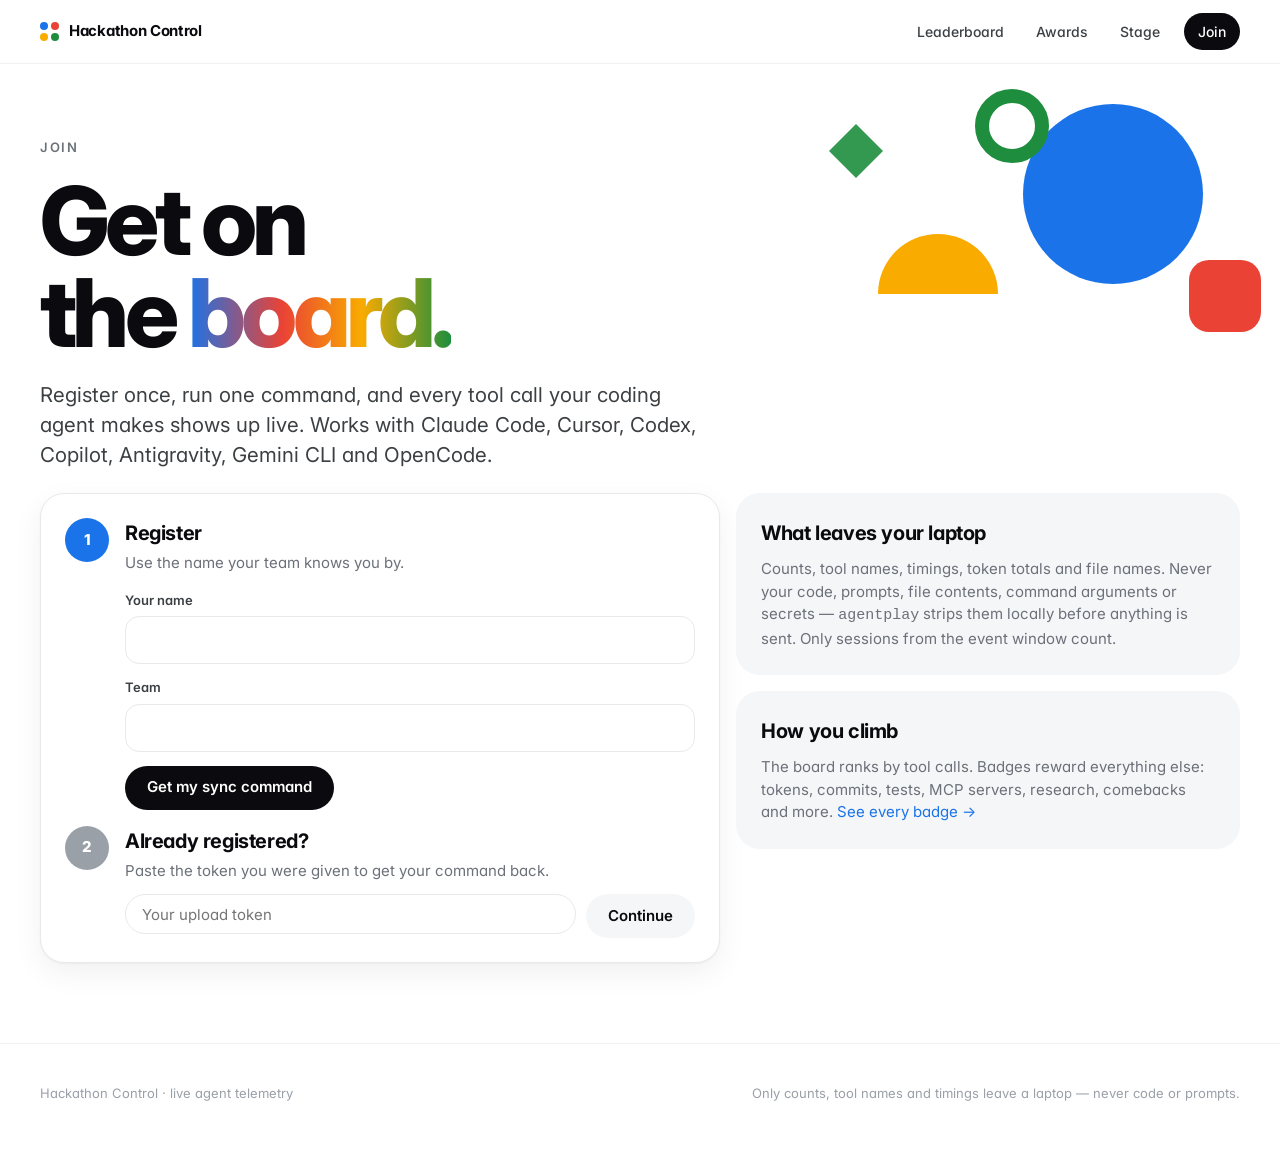
==== static/join.html @ ea0fee8c "Hackathon Control v2: white keynote-style redesign, badges, GCP deploy - Pages rebuilt on one white " ====
<!doctype html>
<html lang="en">
<head>
  <meta charset="utf-8">
  <meta name="viewport" content="width=device-width, initial-scale=1">
  <title>Join · {event}</title>
  <link rel="icon" href="/static/favicon.svg" type="image/svg+xml">
  <link rel="stylesheet" href="/static/theme.css">
</head>
<body>
  <header id="nav"></header>
  <section class="hero" style="padding-bottom:16px">
    <div id="shapes"></div>
    <div class="wrap">
      <span class="eyebrow">Join</span>
      <h1 class="display">Get on<br>the <span class="io-text">board.</span></h1>
      <p class="lede">Register once, run one command, and every tool call your coding agent makes shows up live. Works with Claude Code, Cursor, Codex, Copilot, Antigravity, Gemini CLI and OpenCode.</p>
    </div>
  </section>

  <section class="section" style="padding-top:8px">
    <div class="wrap grid-2">
      <div class="card" id="main"></div>
      <div style="display:grid;gap:16px;align-content:start">
        <div class="card soft">
          <h3 class="h3">What leaves your laptop</h3>
          <p class="muted" style="margin:10px 0 0">Counts, tool names, timings, token totals and file names. Never your code, prompts, file contents, command arguments or secrets — <code>agentplay</code> strips them locally before anything is sent. Only sessions from the event window count.</p>
        </div>
        <div class="card soft">
          <h3 class="h3">How you climb</h3>
          <p class="muted" style="margin:10px 0 0">The board ranks by tool calls. Badges reward everything else: tokens, commits, tests, MCP servers, research, comebacks and more. <a href="/awards" style="color:var(--blue)">See every badge →</a></p>
        </div>
      </div>
    </div>
  </section>

  <footer id="footer"></footer>
  <script src="/static/app.js"></script>
  <script src="/static/join.js"></script>
</body>
</html>
---- static/theme.css ----
/* Hackathon Control — shared theme. White canvas, keynote-scale type, four-colour geometry. */
@import url("https://fonts.googleapis.com/css2?family=Inter:wght@400;500;600;700;800;900&display=swap");

:root {
  --bg: #ffffff;
  --bg-soft: #f5f6f8;
  --bg-softer: #fafbfc;
  --ink: #0b0b0f;
  --ink-2: #3c4043;
  --muted: #6b7079;
  --faint: #9aa0a8;
  --line: #e8e9ed;
  --line-2: #f0f1f4;
  --blue: #1a73e8;
  --red: #ea4335;
  --yellow: #f9ab00;
  --green: #1e8e3e;
  --gold: #c9971c;
  --silver: #8d97a5;
  --bronze: #b0652a;
  --radius: 24px;
  --radius-sm: 14px;
  --shadow: 0 1px 2px rgba(15, 17, 23, .04), 0 10px 30px rgba(15, 17, 23, .06);
  --shadow-lg: 0 2px 6px rgba(15, 17, 23, .05), 0 24px 60px rgba(15, 17, 23, .10);
  --ease: cubic-bezier(.2, .8, .2, 1);
  --font: "Inter", ui-sans-serif, system-ui, -apple-system, "Segoe UI", Roboto, sans-serif;
  --mono: ui-monospace, "SF Mono", "Cascadia Code", Consolas, monospace;
  --io: linear-gradient(90deg, var(--blue) 0%, var(--red) 36%, var(--yellow) 66%, var(--green) 100%);
  color-scheme: light;
}

* { box-sizing: border-box; }
html { -webkit-text-size-adjust: 100%; }
body {
  margin: 0; background: var(--bg); color: var(--ink); font-family: var(--font);
  font-size: 15px; line-height: 1.5; -webkit-font-smoothing: antialiased; font-feature-settings: "cv11", "ss01";
}
a { color: inherit; text-decoration: none; }
button, input, select { font: inherit; color: inherit; }
.num, .tnum { font-variant-numeric: tabular-nums; }
.wrap { width: min(1200px, 100% - 32px); margin: 0 auto; }
.muted { color: var(--muted); }
.faint { color: var(--faint); }
.hidden { display: none !important; }

/* ---------- navigation ---------- */
.nav {
  position: sticky; top: 0; z-index: 50; height: 64px;
  background: rgba(255, 255, 255, .82); backdrop-filter: saturate(180%) blur(20px);
  -webkit-backdrop-filter: saturate(180%) blur(20px); border-bottom: 1px solid var(--line-2);
}
.nav .wrap { height: 100%; display: flex; align-items: center; gap: 24px; }
.brand { display: flex; align-items: center; gap: 10px; font-weight: 700; letter-spacing: -.02em; white-space: nowrap; }
.brand-mark { display: grid; grid-template-columns: 8px 8px; gap: 3px; }
.brand-mark i { width: 8px; height: 8px; border-radius: 50%; display: block; }
.brand-mark i:nth-child(1) { background: var(--blue); }
.brand-mark i:nth-child(2) { background: var(--red); }
.brand-mark i:nth-child(3) { background: var(--yellow); }
.brand-mark i:nth-child(4) { background: var(--green); }
.nav-links { display: flex; gap: 4px; margin-left: auto; align-items: center; }
.nav-links a {
  padding: 8px 14px; border-radius: 999px; color: var(--ink-2); font-weight: 500; font-size: 14px;
  transition: background .2s var(--ease), color .2s var(--ease);
}
.nav-links a:hover { background: var(--bg-soft); color: var(--ink); }
.nav-links a.active { color: var(--ink); background: var(--bg-soft); }
.nav-links a.cta { background: var(--ink); color: #fff; margin-left: 6px; }
.nav-links a.cta:hover { background: #2a2b31; }
@media (max-width: 760px) {
  .nav-links a:not(.cta):not(.active) { display: none; }
  .brand span { max-width: 40vw; overflow: hidden; text-overflow: ellipsis; }
}

/* ---------- typography ---------- */
.eyebrow {
  display: inline-flex; align-items: center; gap: 8px; font-size: 13px; font-weight: 600;
  letter-spacing: .12em; text-transform: uppercase; color: var(--muted);
}
.display {
  font-size: clamp(44px, 7.4vw, 104px); line-height: .98; letter-spacing: -.05em; font-weight: 800; margin: 16px 0 0;
}
.h2 { font-size: clamp(28px, 4vw, 48px); line-height: 1.05; letter-spacing: -.035em; font-weight: 800; margin: 0; }
.h3 { font-size: 20px; letter-spacing: -.02em; font-weight: 700; margin: 0; }
.lede { font-size: clamp(17px, 1.6vw, 21px); color: var(--ink-2); max-width: 680px; margin: 20px 0 0; line-height: 1.45; }
.io-text { background: var(--io); -webkit-background-clip: text; background-clip: text; color: transparent; }

/* ---------- hero + geometry ---------- */
.hero { position: relative; padding: 72px 0 40px; overflow: hidden; }
.hero .wrap { position: relative; z-index: 1; }
.shapes { position: absolute; inset: 0; pointer-events: none; z-index: 0; }
.shapes svg { position: absolute; }
.float-a { animation: float 9s var(--ease) infinite alternate; }
.float-b { animation: float 11s var(--ease) infinite alternate-reverse; }
.float-c { animation: spin 40s linear infinite; }
@keyframes float { from { transform: translateY(-8px) rotate(-2deg); } to { transform: translateY(10px) rotate(3deg); } }
@keyframes spin { to { transform: rotate(360deg); } }
@media (max-width: 760px) { .shapes { opacity: .35; } }

.live-dot {
  width: 8px; height: 8px; border-radius: 50%; background: var(--green); display: inline-block;
  box-shadow: 0 0 0 0 rgba(30, 142, 62, .5); animation: pulse 2s infinite;
}
.live-dot.off { background: var(--faint); animation: none; box-shadow: none; }
@keyframes pulse { 0% { box-shadow: 0 0 0 0 rgba(30, 142, 62, .45); } 70% { box-shadow: 0 0 0 8px rgba(30, 142, 62, 0); } 100% { box-shadow: 0 0 0 0 rgba(30, 142, 62, 0); } }

.chip {
  display: inline-flex; align-items: center; gap: 6px; padding: 6px 12px; border-radius: 999px;
  background: var(--bg-soft); font-size: 13px; font-weight: 600; color: var(--ink-2); white-space: nowrap;
}
.chip.dark { background: var(--ink); color: #fff; }

/* ---------- stats ---------- */
.stats { display: grid; grid-template-columns: repeat(auto-fit, minmax(160px, 1fr)); gap: 12px; margin-top: 40px; }
.stats.four { grid-template-columns: repeat(4, 1fr); }
@media (max-width: 760px) { .stats.four { grid-template-columns: repeat(2, 1fr); } }
.stat { padding: 22px 22px 20px; border-radius: var(--radius); background: var(--bg-soft); position: relative; overflow: hidden; }
.stat .label { font-size: 13px; font-weight: 600; color: var(--muted); }
.stat .value { font-size: clamp(30px, 3.6vw, 46px); font-weight: 800; letter-spacing: -.045em; line-height: 1.05; margin-top: 6px; font-variant-numeric: tabular-nums; }
.stat .bar { position: absolute; left: 0; bottom: 0; height: 4px; width: 100%; }

/* ---------- layout ---------- */
.section { padding: 48px 0; }
.section-head { display: flex; align-items: end; justify-content: space-between; gap: 16px; flex-wrap: wrap; margin-bottom: 20px; }
.grid-2 { display: grid; grid-template-columns: 1.35fr 1fr; gap: 16px; }
.grid-3 { display: grid; grid-template-columns: repeat(3, 1fr); gap: 16px; }
.grid-auto { display: grid; grid-template-columns: repeat(auto-fill, minmax(260px, 1fr)); gap: 16px; }
@media (max-width: 900px) { .grid-2, .grid-3 { grid-template-columns: 1fr; } }
.card { background: #fff; border: 1px solid var(--line); border-radius: var(--radius); box-shadow: var(--shadow); padding: 24px; min-width: 0; }
.card.soft { background: var(--bg-soft); border-color: transparent; box-shadow: none; }
.card-head { display: flex; align-items: center; justify-content: space-between; gap: 12px; margin-bottom: 16px; }
.io-border { position: relative; border: 0; }
.io-border::before {
  content: ""; position: absolute; inset: 0; border-radius: inherit; padding: 1.5px; background: var(--io);
  -webkit-mask: linear-gradient(#000 0 0) content-box, linear-gradient(#000 0 0); -webkit-mask-composite: xor;
  mask-composite: exclude; pointer-events: none;
}

/* ---------- controls ---------- */
.seg { display: inline-flex; background: var(--bg-soft); border-radius: 999px; padding: 4px; gap: 2px; }
.seg button {
  border: 0; background: transparent; padding: 8px 18px; border-radius: 999px; font-weight: 600; font-size: 14px;
  color: var(--muted); cursor: pointer; transition: all .25s var(--ease);
}
.seg button.on { background: #fff; color: var(--ink); box-shadow: 0 1px 3px rgba(0, 0, 0, .08), 0 4px 12px rgba(0, 0, 0, .05); }
.chips { display: flex; gap: 8px; flex-wrap: wrap; }
.chips button {
  border: 1px solid var(--line); background: #fff; padding: 7px 14px; border-radius: 999px; font-size: 13px;
  font-weight: 600; color: var(--ink-2); cursor: pointer; transition: all .2s var(--ease);
}
.chips button:hover { border-color: #cfd2d8; }
.chips button.on { background: var(--ink); border-color: var(--ink); color: #fff; }
.input {
  height: 40px; border-radius: 999px; border: 1px solid var(--line); background: #fff; padding: 0 16px; min-width: 0;
  outline: none; transition: border-color .2s, box-shadow .2s;
}
.input:focus { border-color: var(--blue); box-shadow: 0 0 0 4px rgba(26, 115, 232, .12); }
.field { display: grid; gap: 6px; }
.field label { font-size: 13px; font-weight: 600; color: var(--ink-2); }
.field .input { height: 48px; border-radius: 14px; font-size: 16px; }
.btn {
  display: inline-flex; align-items: center; justify-content: center; gap: 8px; height: 44px; padding: 0 22px;
  border-radius: 999px; border: 0; background: var(--ink); color: #fff; font-weight: 600; cursor: pointer;
  transition: transform .15s var(--ease), background .2s;
}
.btn:hover { background: #2a2b31; }
.btn:active { transform: scale(.98); }
.btn.light { background: var(--bg-soft); color: var(--ink); }
.btn.light:hover { background: #eceef1; }
.btn.blue { background: var(--blue); }
.btn:disabled { opacity: .5; cursor: default; }

/* ---------- podium ---------- */
.podium { display: grid; grid-template-columns: 1fr 1.15fr 1fr; gap: 16px; align-items: end; margin-bottom: 20px; }
.pod {
  border-radius: var(--radius); padding: 24px 20px; text-align: center; background: var(--bg-soft);
  position: relative; transition: transform .3s var(--ease); cursor: pointer; min-width: 0;
}
.pod:hover { transform: translateY(-4px); }
.pod .place { font-size: 13px; font-weight: 700; letter-spacing: .1em; text-transform: uppercase; }
.pod .who { font-weight: 700; font-size: 18px; letter-spacing: -.02em; margin-top: 10px; overflow: hidden; text-overflow: ellipsis; white-space: nowrap; }
.pod .team { color: var(--muted); font-size: 13px; overflow: hidden; text-overflow: ellipsis; white-space: nowrap; }
.pod .big { font-size: clamp(28px, 3.4vw, 44px); font-weight: 800; letter-spacing: -.045em; margin-top: 10px; font-variant-numeric: tabular-nums; }
.pod.p1 { padding-top: 36px; padding-bottom: 32px; background: linear-gradient(180deg, #fff7df, #fdf1c7); }
.pod.p1 .place { color: var(--gold); }
.pod.p2 { background: linear-gradient(180deg, #f6f8fb, #eceff4); }
.pod.p2 .place { color: var(--silver); }
.pod.p3 { background: linear-gradient(180deg, #fdf3ea, #f8e5d4); }
.pod.p3 .place { color: var(--bronze); }
@media (max-width: 640px) { .podium { grid-template-columns: 1fr; } .pod.p1 { order: -1; } }

/* ---------- avatar ---------- */
.avatar {
  border-radius: 50%; display: inline-grid; place-items: center; color: #fff; font-weight: 700;
  flex: none; letter-spacing: -.02em; position: relative;
}
.avatar.ring { box-shadow: 0 0 0 3px #fff, 0 0 0 5px var(--ring, var(--line)); }

/* ---------- leaderboard table ---------- */
.table-card { padding: 0; overflow: hidden; }
.lb { width: 100%; border-collapse: collapse; }
.lb th {
  text-align: left; font-size: 12px; font-weight: 600; letter-spacing: .06em; text-transform: uppercase;
  color: var(--faint); padding: 14px 16px; border-bottom: 1px solid var(--line); background: var(--bg-softer); white-space: nowrap;
}
.lb th.r, .lb td.r { text-align: right; }
.lb td { padding: 14px 16px; border-bottom: 1px solid var(--line-2); vertical-align: middle; }
.lb tr:last-child td { border-bottom: 0; }
.lb tbody tr { cursor: pointer; transition: background .15s; }
.lb tbody tr:hover { background: var(--bg-softer); }
.lb tbody tr.me { background: #f2f7ff; }
.lb .rank { font-size: 22px; font-weight: 800; letter-spacing: -.04em; width: 64px; font-variant-numeric: tabular-nums; }
.lb .who { display: flex; align-items: center; gap: 12px; min-width: 0; }
.lb .who .n { font-weight: 650; letter-spacing: -.01em; white-space: nowrap; overflow: hidden; text-overflow: ellipsis; }
.lb .who .t { font-size: 13px; color: var(--muted); white-space: nowrap; overflow: hidden; text-overflow: ellipsis; }
.lb .sorted { font-weight: 800; color: var(--ink); }
.lb .metric { font-variant-numeric: tabular-nums; color: var(--ink-2); white-space: nowrap; }
.delta { font-size: 11px; font-weight: 700; display: block; letter-spacing: 0; }
.delta.up { color: var(--green); }
.delta.down { color: var(--red); }
.badge-row { display: flex; gap: 2px; align-items: center; }
.badge-row .more { font-size: 12px; color: var(--muted); font-weight: 600; margin-left: 4px; }
@media (max-width: 860px) { .lb .hide-sm { display: none; } .lb td, .lb th { padding: 12px 10px; } }

/* ---------- split bars (team usage) ---------- */
.split { display: flex; height: 10px; border-radius: 999px; overflow: hidden; background: var(--line-2); gap: 2px; min-width: 120px; }
.split i { display: block; height: 100%; transition: flex-grow .6s var(--ease); }
.split.tall { height: 18px; border-radius: 8px; }
.legend { display: flex; flex-wrap: wrap; gap: 6px 14px; font-size: 13px; color: var(--ink-2); }
.legend span { display: inline-flex; align-items: center; gap: 6px; }
.legend i { width: 10px; height: 10px; border-radius: 3px; display: inline-block; }

/* ---------- progress ---------- */
.progress { height: 8px; border-radius: 999px; background: var(--line-2); overflow: hidden; }
.progress i { display: block; height: 100%; border-radius: inherit; transition: width .8s var(--ease); }

/* ---------- feed ---------- */
.feed { display: grid; gap: 2px; max-height: 420px; overflow: auto; }
.feed-item { display: flex; gap: 12px; align-items: center; padding: 10px 8px; border-radius: 12px; }
.feed-item:hover { background: var(--bg-softer); }
.feed-item .txt { font-size: 14px; flex: 1; min-width: 0; }
.feed-item .when { font-size: 12px; color: var(--faint); white-space: nowrap; }
.feed-icon { width: 34px; height: 34px; border-radius: 10px; display: grid; place-items: center; flex: none; }

/* ---------- bars chart ---------- */
.bars { display: flex; align-items: end; gap: 4px; height: 140px; }
.bars i { flex: 1; border-radius: 6px 6px 2px 2px; background: var(--blue); min-height: 2px; transition: height .6s var(--ease); }
.bars-x { display: flex; justify-content: space-between; font-size: 11px; color: var(--faint); margin-top: 8px; }
.hbar { display: grid; grid-template-columns: minmax(90px, 160px) 1fr auto; gap: 12px; align-items: center; font-size: 14px; padding: 6px 0; }
.hbar .track { height: 10px; border-radius: 999px; background: var(--line-2); overflow: hidden; }
.hbar .track i { display: block; height: 100%; border-radius: inherit; }
.hbar .lab { white-space: nowrap; overflow: hidden; text-overflow: ellipsis; font-weight: 600; }

/* ---------- badges ---------- */
.badge-card { text-align: center; padding: 28px 20px; display: grid; gap: 10px; justify-items: center; align-content: start; }
.badge-card .name { font-weight: 750; font-size: 18px; letter-spacing: -.02em; }
.badge-card .rule { font-size: 14px; color: var(--muted); max-width: 240px; }
.tier-pill { font-size: 11px; font-weight: 700; letter-spacing: .08em; text-transform: uppercase; padding: 3px 9px; border-radius: 999px; }
.tier-1 { background: #f8e9dc; color: var(--bronze); }
.tier-2 { background: #eef1f5; color: #6b7585; }
.tier-3 { background: #fbf0cc; color: #9a7200; }
.tier-0 { background: var(--bg-soft); color: var(--faint); }
.thresholds { display: flex; gap: 6px; flex-wrap: wrap; justify-content: center; }
.holder { display: flex; align-items: center; gap: 10px; padding: 10px 12px; border-radius: 14px; background: var(--bg-soft); width: 100%; text-align: left; }
.svg-badge { display: block; flex: none; }
.svg-badge.pop { animation: pop .7s var(--ease); }
@keyframes pop { 0% { transform: scale(.6); opacity: 0; } 60% { transform: scale(1.08); opacity: 1; } 100% { transform: scale(1); } }

/* ---------- code / commands ---------- */
.cmd {
  position: relative; background: #0f1115; color: #e8eaed; border-radius: 16px; padding: 18px 18px; padding-right: 92px;
  font-family: var(--mono); font-size: 13.5px; line-height: 1.6; overflow-x: auto; white-space: pre-wrap; word-break: break-all;
}
.cmd .copy {
  position: absolute; top: 12px; right: 12px; height: 32px; padding: 0 14px; border-radius: 999px; border: 0;
  background: rgba(255, 255, 255, .12); color: #fff; font-weight: 600; font-size: 12px; cursor: pointer; font-family: var(--font);
}
.cmd .copy:hover { background: rgba(255, 255, 255, .2); }

/* ---------- steps ---------- */
.steps { display: grid; gap: 16px; }
.step { display: grid; grid-template-columns: 44px 1fr; gap: 16px; }
.step-n { width: 44px; height: 44px; border-radius: 50%; display: grid; place-items: center; font-weight: 800; color: #fff; }

/* ---------- timeline ---------- */
.tl { display: grid; gap: 0; max-height: 460px; overflow: auto; border-top: 1px solid var(--line-2); margin-top: 12px; }
.tl-row { display: grid; grid-template-columns: 56px 14px 1fr auto; gap: 10px; align-items: center; padding: 8px 4px; border-bottom: 1px solid var(--line-2); font-size: 13.5px; }
.tl-row .k { width: 10px; height: 10px; border-radius: 50%; }
.tl-row .tool { font-weight: 650; }
.tl-row .err { color: var(--red); font-weight: 700; font-size: 11px; letter-spacing: .05em; }

/* ---------- toast ---------- */
.toasts { position: fixed; right: 20px; bottom: 20px; display: grid; gap: 10px; z-index: 100; width: min(380px, calc(100% - 40px)); }
.toast {
  background: rgba(255, 255, 255, .92); backdrop-filter: blur(16px); -webkit-backdrop-filter: blur(16px);
  border: 1px solid var(--line); border-radius: 18px; box-shadow: var(--shadow-lg); padding: 12px 14px;
  display: flex; gap: 12px; align-items: center; animation: toast-in .5s var(--ease);
}
.toast.out { animation: toast-out .4s var(--ease) forwards; }
@keyframes toast-in { from { transform: translateY(16px) scale(.97); opacity: 0; } }
@keyframes toast-out { to { transform: translateY(10px); opacity: 0; } }

.empty { padding: 48px 24px; text-align: center; color: var(--muted); }
.footer { padding: 40px 0 56px; color: var(--faint); font-size: 13px; border-top: 1px solid var(--line-2); margin-top: 32px; }
.footer .wrap { display: flex; justify-content: space-between; gap: 12px; flex-wrap: wrap; }
.reveal { animation: reveal .7s var(--ease) both; }
@keyframes reveal { from { opacity: 0; transform: translateY(14px); } }
@media (prefers-reduced-motion: reduce) {
  *, *::before, *::after { animation: none !important; transition: none !important; }
}
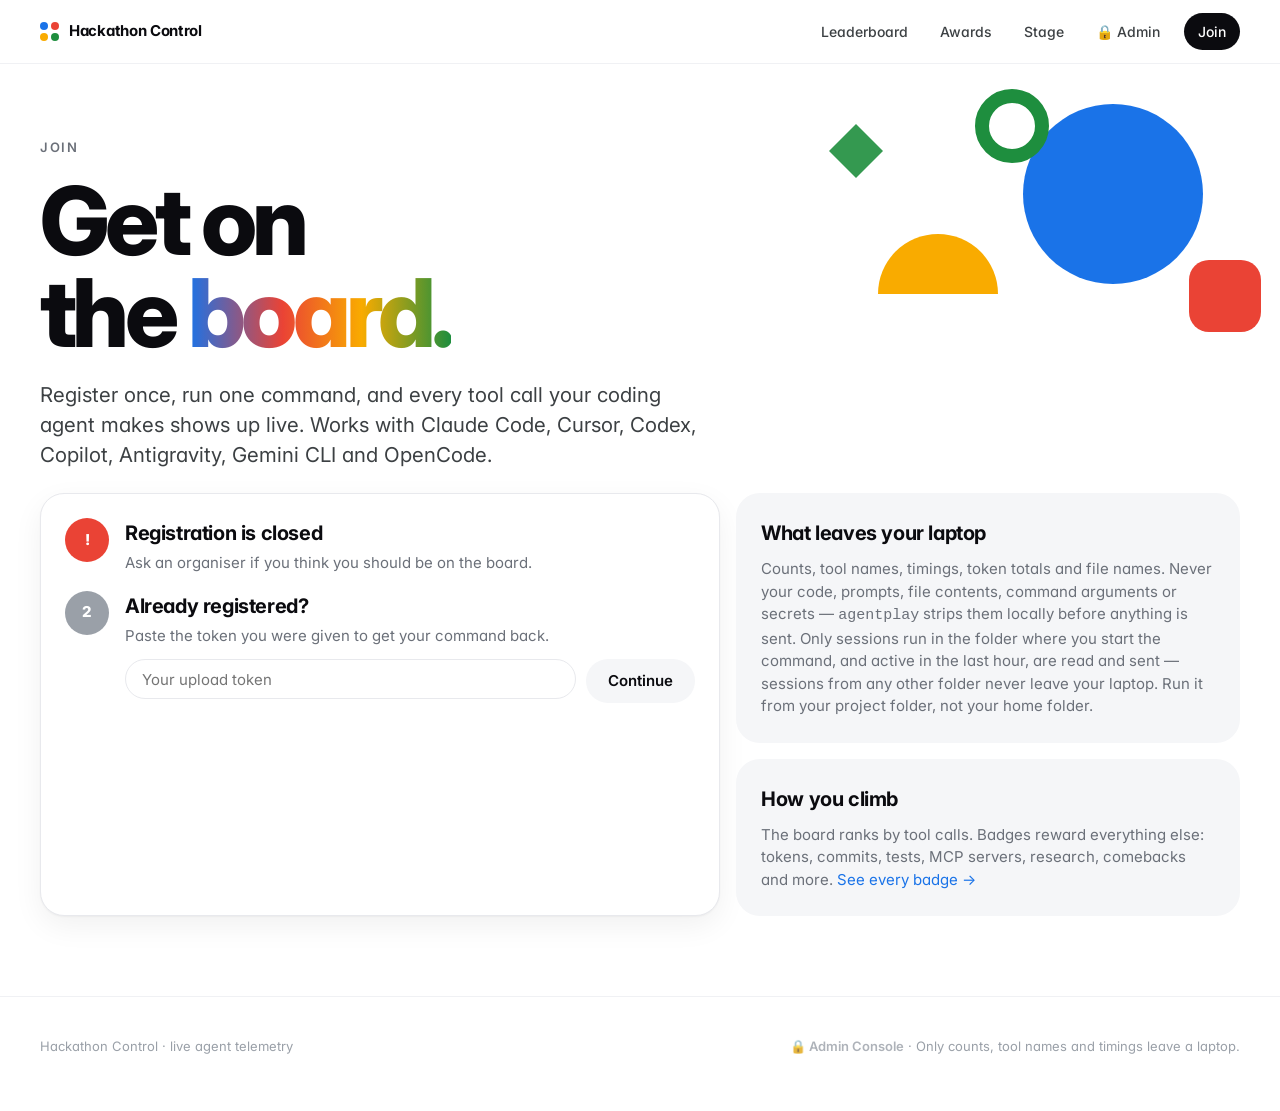
==== commit c5b9e4f7: "Sync only sessions from the join folder that were active in the last hour The join scripts built and" ====
--- a/static/join.html
+++ b/static/join.html
@@ -24,7 +24,7 @@
       <div style="display:grid;gap:16px;align-content:start">
         <div class="card soft">
           <h3 class="h3">What leaves your laptop</h3>
-          <p class="muted" style="margin:10px 0 0">Counts, tool names, timings, token totals and file names. Never your code, prompts, file contents, command arguments or secrets — <code>agentplay</code> strips them locally before anything is sent. Only sessions from the event window count.</p>
+          <p class="muted" style="margin:10px 0 0">Counts, tool names, timings, token totals and file names. Never your code, prompts, file contents, command arguments or secrets — <code>agentplay</code> strips them locally before anything is sent. Only sessions run in the folder where you start the command, and active in the last hour, are read and sent — sessions from any other folder never leave your laptop. Run it from your project folder, not your home folder.</p>
         </div>
         <div class="card soft">
           <h3 class="h3">How you climb</h3>
--- a/static/theme.css
+++ b/static/theme.css
@@ -167,6 +167,7 @@
 .btn.light { background: var(--bg-soft); color: var(--ink); }
 .btn.light:hover { background: #eceef1; }
 .btn.blue { background: var(--blue); }
+.btn.danger { color: var(--red); }
 .btn:disabled { opacity: .5; cursor: default; }
 
 /* ---------- podium ---------- */
@@ -307,3 +308,8 @@
 @media (prefers-reduced-motion: reduce) {
   *, *::before, *::after { animation: none !important; transition: none !important; }
 }
+
+/* ---------- organisers' announcement ---------- */
+.announce { background: var(--ink); color: #fff; font-weight: 500; font-size: 15px; }
+.announce .wrap { display: flex; gap: 10px; align-items: center; padding-top: 10px; padding-bottom: 10px; }
+.announce svg { flex: none; color: var(--yellow); }
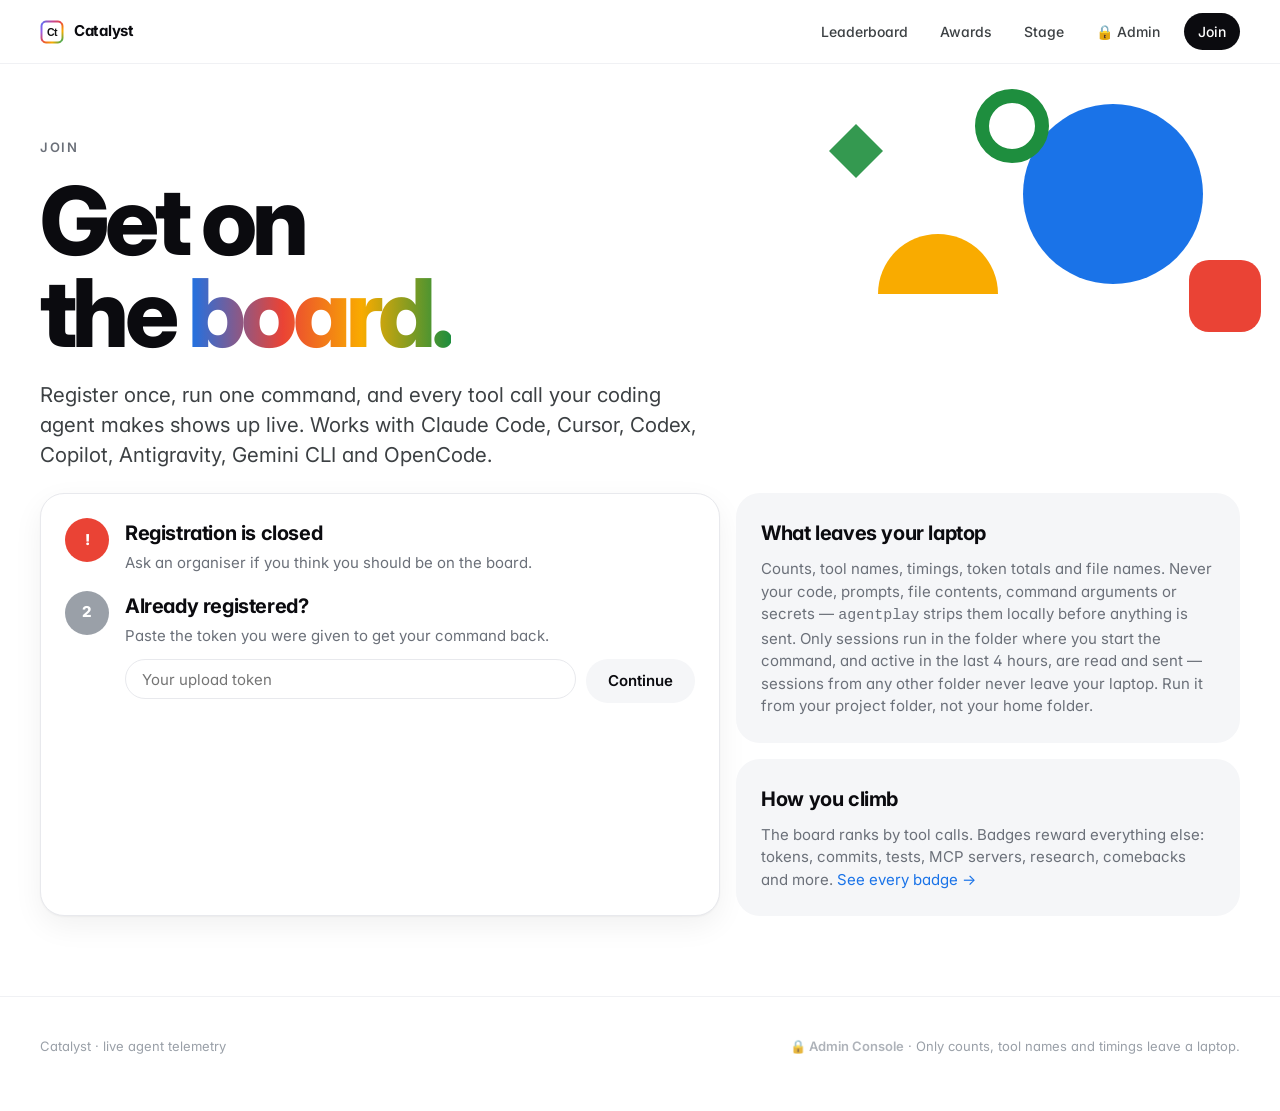
==== commit be80ae3b: "Widen the sync window to sessions active in the last 4 hours The hackathon is already running; with " ====
--- a/static/join.html
+++ b/static/join.html
@@ -24,7 +24,7 @@
       <div style="display:grid;gap:16px;align-content:start">
         <div class="card soft">
           <h3 class="h3">What leaves your laptop</h3>
-          <p class="muted" style="margin:10px 0 0">Counts, tool names, timings, token totals and file names. Never your code, prompts, file contents, command arguments or secrets — <code>agentplay</code> strips them locally before anything is sent. Only sessions run in the folder where you start the command, and active in the last hour, are read and sent — sessions from any other folder never leave your laptop. Run it from your project folder, not your home folder.</p>
+          <p class="muted" style="margin:10px 0 0">Counts, tool names, timings, token totals and file names. Never your code, prompts, file contents, command arguments or secrets — <code>agentplay</code> strips them locally before anything is sent. Only sessions run in the folder where you start the command, and active in the last 4 hours, are read and sent — sessions from any other folder never leave your laptop. Run it from your project folder, not your home folder.</p>
         </div>
         <div class="card soft">
           <h3 class="h3">How you climb</h3>
--- a/static/theme.css
+++ b/static/theme.css
@@ -1,4 +1,4 @@
-/* Hackathon Control — shared theme. White canvas, keynote-scale type, four-colour geometry. */
+/* Catalyst — shared theme. White canvas, keynote-scale type, four-colour geometry. */
 @import url("https://fonts.googleapis.com/css2?family=Inter:wght@400;500;600;700;800;900&display=swap");
 
 :root {
@@ -51,12 +51,7 @@
 }
 .nav .wrap { height: 100%; display: flex; align-items: center; gap: 24px; }
 .brand { display: flex; align-items: center; gap: 10px; font-weight: 700; letter-spacing: -.02em; white-space: nowrap; }
-.brand-mark { display: grid; grid-template-columns: 8px 8px; gap: 3px; }
-.brand-mark i { width: 8px; height: 8px; border-radius: 50%; display: block; }
-.brand-mark i:nth-child(1) { background: var(--blue); }
-.brand-mark i:nth-child(2) { background: var(--red); }
-.brand-mark i:nth-child(3) { background: var(--yellow); }
-.brand-mark i:nth-child(4) { background: var(--green); }
+.brand-mark { width: 24px; height: 24px; display: block; }
 .nav-links { display: flex; gap: 4px; margin-left: auto; align-items: center; }
 .nav-links a {
   padding: 8px 14px; border-radius: 999px; color: var(--ink-2); font-weight: 500; font-size: 14px;
